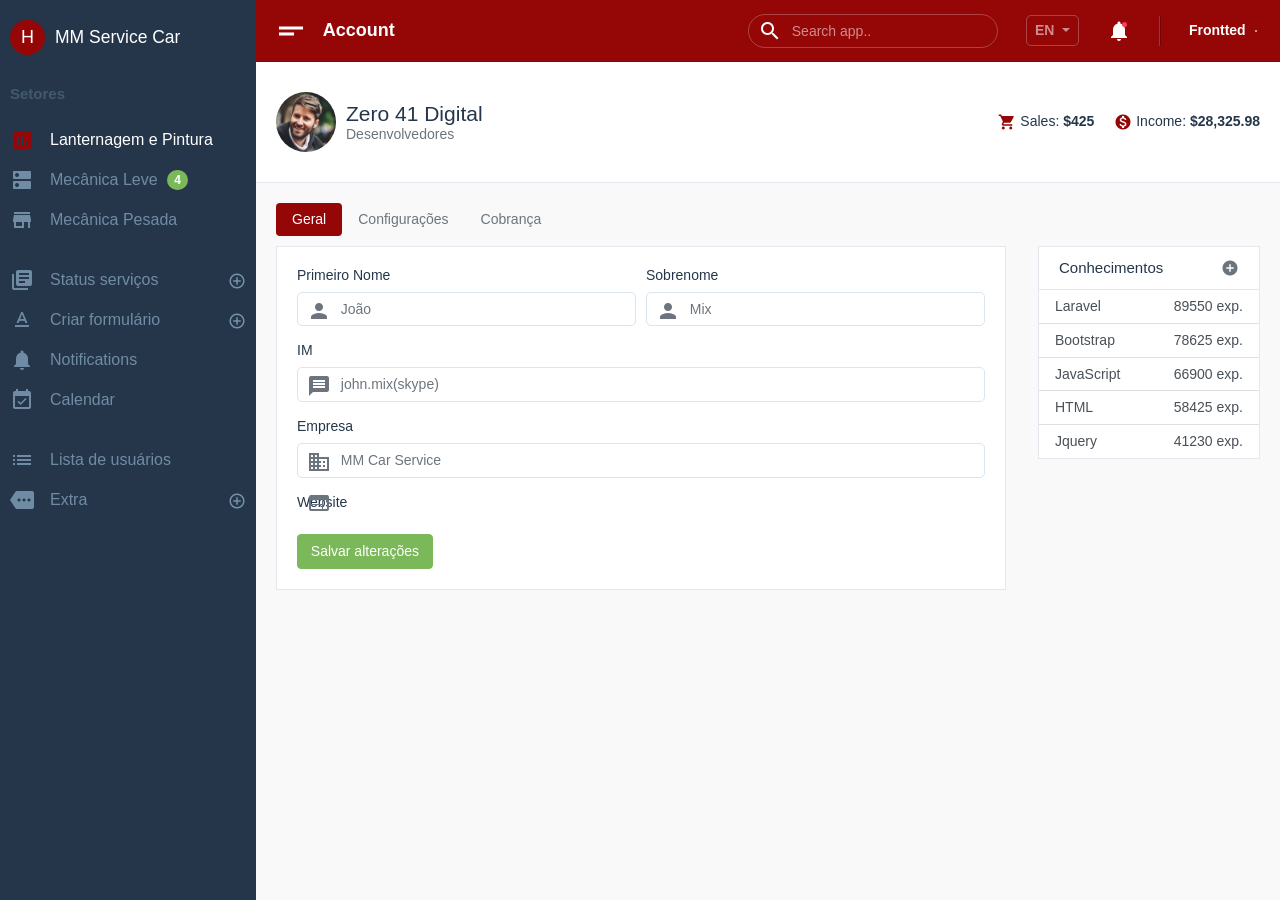
==== account.html @ eacf5fe3 "Update account.html" ====
<!DOCTYPE html>
<html lang="en" dir="ltr">

<head>
    <meta charset="utf-8">
    <meta http-equiv="X-UA-Compatible" content="IE=edge">
    <meta name="viewport" content="width=device-width, initial-scale=1, shrink-to-fit=no">
    <title>Hero</title>


    <!-- Prevent the demo from appearing in search engines -->
    <meta name="robots" content="noindex">

    <!-- App CSS -->
    <link type="text/css" href="assets/css/app.css" rel="stylesheet">
    <link type="text/css" href="assets/css/app.rtl.css" rel="stylesheet">

    <!-- Simplebar -->
    <link type="text/css" href="assets/vendor/simplebar.css" rel="stylesheet">
</head>

<body>
    <div class="mdk-drawer-layout js-mdk-drawer-layout" data-fullbleed data-push data-responsive-width="992px" data-has-scrolling-region>

        <div class="mdk-drawer-layout__content">
            <!-- header-layout -->
            <div class="mdk-header-layout js-mdk-header-layout  mdk-header--fixed  mdk-header-layout__content--scrollable">
                <!-- header -->
                <div class="mdk-header js-mdk-header bg-primary" data-fixed>
                    <div class="mdk-header__content">

                        <nav class="navbar navbar-expand-md navbar-dark bg-primary d-flex-none">
                            <button class="btn btn-link text-white pl-0" type="button" data-toggle="sidebar">
    <i class="material-icons align-middle md-36">short_text</i>
  </button>
                            <div class="page-title m-0">Account</div>

                            <div class="collapse navbar-collapse" id="mainNavbar">
                                <ul class="navbar-nav ml-auto align-items-center">
                                    <li class="nav-item nav-link">
                                        <div class="form-group m-0">
                                            <div class="input-group input-group--inline">
                                                <div class="input-group-addon">
                                                    <i class="material-icons">search</i>
                                                </div>
                                                <input type="text" class="form-control" name="search" placeholder="Search app..">
                                            </div>
                                        </div>
                                    </li>
                                    <li class="nav-item dropdown nav-language d-flex align-items-center">
                                        <a href="#" class="nav-link dropdown-toggle" data-toggle="dropdown" aria-expanded="false">
          EN
        </a>
                                        <div class="dropdown-menu dropdown-menu-right ">
                                            <ul class="list-unstyled">
                                                <li>
                                                    <a href="account.html" class="dropdown-item active">
                <img src="http://flags.fmcdn.net/data/flags/w1160/us.png" style="width: 25px; vertical-align: middle" alt="English"> English
              </a>
                                                </li>
                                                <li>
                                                    <a href="account.html" class="dropdown-item">
                <img src="http://flags.fmcdn.net/data/flags/w1160/fr.png" style="width: 25px; vertical-align: middle" alt="French"> French
              </a>
                                                </li>
                                                <li>
                                                    <a href="account.html" class="dropdown-item">
                <img src="http://flags.fmcdn.net/data/flags/w1160/de.png" style="width: 25px; vertical-align: middle" alt="English"> German
              </a>
                                                </li>
                                            </ul>
                                        </div>
                                    </li>
                                    <li class="nav-item dropdown notifications d-flex align-self-center align-items-center" id="navbarNotifications">
                                        <a href="#" class="nav-link dropdown-toggle notifications--active" data-toggle="dropdown" aria-expanded="false">
          <i class="material-icons align-middle">notifications</i>
        </a>
                                        <div class="dropdown-menu dropdown-menu-right" aria-labelledby="notificationsDropdown" id="notificationsDropdown">
                                            <ul class="nav nav-tabs-notifications" id="notifications-ul" role="tablist">
                                                <li class="nav-item">
                                                    <a class="nav-link active" id="notifications-tab" data-toggle="tab" href="#notifications" role="tab" aria-controls="notifications" aria-selected="true">Notifications</a>
                                                </li>
                                                <li class="nav-item">
                                                    <a class="nav-link" id="alerts-tab" data-toggle="tab" href="#alerts" role="tab" aria-controls="alerts" aria-selected="false">Alerts</a>
                                                </li>
                                                <li class="nav-item">
                                                    <a class="nav-link" id="messages-tab" data-toggle="tab" href="#messages" role="tab" aria-controls="messages" aria-selected="false">Messages</a>
                                                </li>
                                            </ul>
                                            <div class="tab-content" id="notifications-tabs">
                                                <div class="tab-pane fade show active" id="notifications" role="tabpanel" aria-labelledby="notifications-tab">
                                                    <ul class="list-group list-group-flush">
                                                        <li class="list-group-item">
                                                            <div class="w-100">
                                                                <a href="#">john</a> received a new quote</div>
                                                            <div class="w-100 text-muted">4 secs ago</div>
                                                        </li>
                                                        <li class="list-group-item">
                                                            <div class="w-100">
                                                                <a href="#">karen</a> received a new quote</div>
                                                            <div class="w-100 text-muted">25 mins ago</div>
                                                        </li>
                                                        <li class="list-group-item">
                                                            <div class="w-100">
                                                                <a href="#">jim</a> received a new quote</div>
                                                            <div class="w-100 text-muted">7 hrs ago</div>
                                                        </li>
                                                        <li class="list-group-item text-right">
                                                            <a href="#">
                    <span class="align-middle">View All</span>
                    <i class="material-icons md-18 align-middle">arrow_forward</i>
                  </a>
                                                        </li>
                                                    </ul>
                                                </div>
                                                <div class="tab-pane fade" id="alerts" role="tabpanel" aria-labelledby="alerts-tab">
                                                    <ul class="list-group list-group-flush">
                                                        <li class="list-group-item">
                                                            <div class="media align-items-center">
                                                                <i class="material-icons align-middle mr-2 text-warning">
                      info_outline
                    </i>
                                                                <div class="media-body">
                                                                    <div class="w-100">
                                                                        <a href="profile.html">john</a> received a new
                                                                        <a href="#">quote</a>
                                                                    </div>
                                                                    <div class="w-100 text-muted">4 secs ago</div>
                                                                </div>
                                                            </div>
                                                        </li>
                                                        <li class="list-group-item">
                                                            <div class="media align-items-center">
                                                                <i class="material-icons align-middle mr-2 text-success">
                      check_circle
                    </i>
                                                                <div class="media-body">
                                                                    <div class="w-100">
                                                                        <a href="profile.html">karen</a> completed a
                                                                        <a href="#">task</a>
                                                                    </div>
                                                                    <div class="w-100 text-muted">25 mins ago</div>
                                                                </div>
                                                            </div>
                                                        </li>
                                                        <li class="list-group-item">
                                                            <div class="media align-items-center">
                                                                <i class="material-icons align-middle mr-2 text-danger">
                      warning
                    </i>
                                                                <div class="media-body">
                                                                    <div class="w-100">
                                                                        <a href="profile.html">jim</a> removed a
                                                                        <a href="#">task</a>
                                                                    </div>
                                                                    <div class="w-100 text-muted">7 hrs ago</div>
                                                                </div>
                                                            </div>
                                                        </li>
                                                        <li class="list-group-item text-right">
                                                            <a href="#">
                    <span class="align-middle">View All</span>
                    <i class="material-icons md-18 align-middle">arrow_forward</i>
                  </a>
                                                        </li>
                                                    </ul>
                                                </div>
                                                <div class="tab-pane fade" id="messages" role="tabpanel" aria-labelledby="messages-tab">
                                                    <ul class="list-group list-group-flush">
                                                        <li class="list-group-item">
                                                            <div class="media align-items-center">
                                                                <a href="profile.html">
                      <img src="assets/images/avatars/person-1.jpg" class="img-fluid rounded-circle mr-2" width="35" alt="">
                    </a>
                                                                <div class="media-body">
                                                                    <div class="w-100">I started that project we talked...</div>
                                                                    <div class="w-100 text-muted">4 secs ago</div>
                                                                </div>
                                                            </div>
                                                        </li>
                                                        <li class="list-group-item">
                                                            <div class="media align-items-center">
                                                                <a href="profile.html">
                      <img src="assets/images/avatars/person-11.jpg" class="img-fluid rounded-circle mr-2" width="35" alt="">
                    </a>
                                                                <div class="media-body">
                                                                    <div class="w-100">Can we arrange a meeting?...</div>
                                                                    <div class="w-100 text-muted">25 mins ago</div>
                                                                </div>
                                                            </div>
                                                        </li>
                                                        <li class="list-group-item">
                                                            <div class="media align-items-center">
                                                                <a href="profile.html">
                      <img src="assets/images/avatars/person-12.jpg" class="img-fluid rounded-circle mr-2" width="35" alt="">
                    </a>
                                                                <div class="media-body">
                                                                    <div class="w-100">We need to fix some bugs...</div>
                                                                    <div class="w-100 text-muted">7 hrs ago</div>
                                                                </div>
                                                            </div>
                                                        </li>
                                                        <li class="list-group-item text-right">
                                                            <a href="#">
                    <span class="align-middle">View All</span>
                    <i class="material-icons md-18 align-middle">arrow_forward</i>
                  </a>
                                                        </li>
                                                    </ul>
                                                </div>
                                            </div>
                                        </div>
                                    </li>
                                    <li class="nav-item nav-divider">
                                        <li class="nav-item">
                                            <a href="#" class="nav-link dropdown-toggle dropdown-clear-caret" data-toggle="sidebar" data-target="#user-drawer">
          Frontted
          <img src="https://pbs.twimg.com/profile_images/928893978266697728/3enwe0fO_400x400.jpg" class="img-fluid rounded-circle ml-1" width="35"
            alt="">
        </a>
                                        </li>
                                </ul>
                            </div>
                        </nav>
                    </div>
                </div>

                <!-- content -->
                <div class="mdk-header-layout__content top-navbar mdk-header-layout__content--scrollable h-100">
                    <!-- main content -->
                    <div class="py-4 mb-3 bg-white border-bottom">
                        <div class="container-fluid container-account">
                            <div class="row">
                                <div class="col-lg-6">
                                    <div class="media media-user-info align-items-center">
                                        <img src="assets/images/avatars/person-3.jpg" class="img-fluid rounded-circle mr-2" width="60" alt="">
                                        <div class="media-body lh-1">
                                            <p class="h4 m-0">Zero 41 Digital</p>
                                            <p class="text-muted mb-0">Desenvolvedores</p>
                                        </div>
                                    </div>
                                </div>
                                <div class="col-lg-6 d-md-flex align-items-center justify-content-end">
                                    <p class="mb-0 mr-3">
                                        <i class="material-icons md-18 align-middle text-primary">shopping_cart</i> Sales: <strong>$425</strong>
                                    </p>
                                    <p class="mb-0">
                                        <i class="material-icons md-18 align-middle text-primary">monetization_on</i> Income: <strong>$28,325.98</strong>
                                    </p>
                                </div>
                            </div>
                        </div>
                    </div>
                    <div class="container-fluid">
                        <ul class="nav nav-pills mb-2" id="accountTabs" role="tablist">
                            <li class="nav-item">
                                <a class="nav-link active" id="overview-tab" data-toggle="tab" href="#overview" role="tab" aria-controls="overview">Geral</a>
                            </li>
                            <li class="nav-item">
                                <a class="nav-link" id="settings-tab" data-toggle="tab" href="#settings" role="tab" aria-controls="settings">Configurações</a>
                            </li>
                            <li class="nav-item">
                                <a class="nav-link" id="billing-tab" data-toggle="tab" href="#billing" role="tab" aria-controls="billing">Cobrança</a>
                            </li>
                        </ul>
                        <div class="tab-content" id="accountTabsContent">
                            <div class="tab-pane fade show active" id="overview" role="tabpanel" aria-labelledby="overview-tab">
                                <div class="row">
                                    <div class="col-lg-9">
                                        <div class="card card-account">
                                            <div class="card-body">
                                                <form>
                                                    <div class="form-row">
                                                        <div class="form-group col-lg-6">
                                                            <label>Primeiro Nome</label>
                                                            <div class="input-group input-group--inline">
                                                                <div class="input-group-addon">
                                                                    <i class="material-icons">person</i>
                                                                </div>
                                                                <input type="text" class="form-control" name="firstname" placeholder="João">
                                                            </div>
                                                        </div>
                                                        <div class="form-group col-lg-6">
                                                            <label>Sobrenome</label>
                                                            <div class="input-group input-group--inline">
                                                                <div class="input-group-addon">
                                                                    <i class="material-icons">person</i>
                                                                </div>
                                                                <input type="text" class="form-control" name="lastname" placeholder="Mix">
                                                            </div>
                                                        </div>
                                                    </div>
                                                    <div class="form-group">
                                                        <label for="instant-messaging">IM</label>
                                                        <div class="input-group input-group--inline">
                                                            <div class="input-group-addon">
                                                                <i class="material-icons">message</i>
                                                            </div>
                                                            <input type="text" class="form-control" name="instant-messaging" placeholder="john.mix(skype)">
                                                        </div>
                                                    </div>
                                                    <div class="form-group">
                                                        <label>Empresa</label>
                                                        <div class="input-group input-group--inline">
                                                            <div class="input-group-addon">
                                                                <i class="material-icons">business</i>
                                                            </div>
                                                            <input type="text" class="form-control" name="company" placeholder="MM Car Service">
                                                        </div>
                                                    </div>
                                                    <div class="form-group">
                                                        <label>Website</label>
                                                        <div class="input-group input-group--inline">
                                                            <div class="input-group-addon">
                                                                <i class="material-icons">web</i>
                                                         </div>
                                                        </div>
                                                    </div>
                                                    <button class="btn btn-success">Salvar alterações</button>
                                                </form>
                                            </div>
                                        </div>
                                    </div>
                                    <div class="col-lg-3">
                                        <div class="card">
                                            <div class="card-header d-flex align-items-center justify-content-between">
                                                <h4 class="card-title">Conhecimentos</h4>
                                                <a href="#" data-toggle="tooltip" data-placement="bottom" title="Add more skills" class="text-muted">
                <i class="material-icons md-18 align-middle">add_circle</i>
              </a>
                                            </div>
                                            <ul class="list-group list-group-flush">


                                                <li class="list-group-item list-group-item-action d-flex justify-content-between">
                                                    <span>Laravel</span>
                                                    <span>89550 exp.</span>
                                                </li>



                                                <li class="list-group-item list-group-item-action d-flex justify-content-between">
                                                    <span>Bootstrap</span>
                                                    <span>78625 exp.</span>
                                                </li>



                                                <li class="list-group-item list-group-item-action d-flex justify-content-between">
                                                    <span>JavaScript</span>
                                                    <span>66900 exp.</span>
                                                </li>



                                                <li class="list-group-item list-group-item-action d-flex justify-content-between">
                                                    <span>HTML</span>
                                                    <span>58425 exp.</span>
                                                </li>



                                                <li class="list-group-item list-group-item-action d-flex justify-content-between">
                                                    <span>Jquery</span>
                                                    <span>41230 exp.</span>
                                                </li>








                                            </ul>
                                        </div>
                                    </div>
                                </div>
                            </div>
                            <div class="tab-pane fade" id="settings" role="tabpanel" aria-labelledby="settings-tab">
                                <div class="row">
                                    <div class="col-lg-9">
                                        <div class="card">
                                            <div class="card-body">
                                                <div class="form-group">
                                                    <label>Email:</label>
                                                    <input type="email" class="form-control" value="john.mix@email.com" disabled="disabled">
                                                </div>
                                                <div class="form-group">
                                                    <label>Senha Atual</label><br>
                                                    <input autocomplete="off" class="form-control" type="password" name="user[password]">
                                                </div>
                                                <div class="form-group">
                                                    <label>Nova Senha</label><br>
                                                    <input autocomplete="off" class="form-control" type="password" name="user[password]">
                                                </div>
                                                <div class="form-group">
                                                    <label for="user_password_confirmation">Confirme sua nova senha</label><br>
                                                    <input class="form-control" type="password" name="user[password_confirmation]" id="user_password_confirmation">
                                                </div>
                                                <button type="submit" class="btn btn-success">Change Password</button>
                                            </div>
                                        </div>
                                    </div>
                                    <div class="col-lg-3">
                                        <div class="card">
                                            <div class="card-header">
                                                <h4 class="card-title">Connect Accounts</h4>
                                            </div>
                                            <div class="card-body text-center">
                                                <svg viewBox="0 0 16 16" width="20%" style="fill: #3b5998;" xmlns="http://www.w3.org/2000/svg" clip-rule="evenodd" stroke-linejoin="round" stroke-miterlimit="1.414"><path d="M15.117 0H.883C.395 0 0 .395 0 .883v14.234c0 .488.395.883.883.883h7.663V9.804H6.46V7.39h2.086V5.607c0-2.066 1.262-3.19 3.106-3.19.883 0 1.642.064 1.863.094v2.16h-1.28c-1 0-1.195.48-1.195 1.18v1.54h2.39l-.31 2.42h-2.08V16h4.077c.488 0 .883-.395.883-.883V.883C16 .395 15.605 0 15.117 0" /></svg>
                                                <div>
                                                    <button class="btn btn-white btn-sm">
                  Connect Facebook
                </button>
                                                </div>
                                                <hr>
                                                <svg viewBox="0 0 16 16" xmlns="http://www.w3.org/2000/svg" width="20%" style="fill: #00aced;" clip-rule="evenodd" stroke-linejoin="round" stroke-miterlimit="1.414"><path d="M16 3.038c-.59.26-1.22.437-1.885.517.677-.407 1.198-1.05 1.443-1.816-.634.37-1.337.64-2.085.79-.598-.64-1.45-1.04-2.396-1.04-1.812 0-3.282 1.47-3.282 3.28 0 .26.03.51.085.75-2.728-.13-5.147-1.44-6.766-3.42C.83 2.58.67 3.14.67 3.75c0 1.14.58 2.143 1.46 2.732-.538-.017-1.045-.165-1.487-.41v.04c0 1.59 1.13 2.918 2.633 3.22-.276.074-.566.114-.865.114-.21 0-.41-.02-.61-.058.42 1.304 1.63 2.253 3.07 2.28-1.12.88-2.54 1.404-4.07 1.404-.26 0-.52-.015-.78-.045 1.46.93 3.18 1.474 5.04 1.474 6.04 0 9.34-5 9.34-9.33 0-.14 0-.28-.01-.42.64-.46 1.2-1.04 1.64-1.7z"/></svg>
                                                <div>
                                                    <button class="btn btn-white btn-sm">
                  Connect Twitter
                </button>
                                                </div>
                                            </div>
                                        </div>
                                    </div>
                                </div>
                            </div>
                            <div class="tab-pane fade" id="billing" role="tabpanel" aria-labelledby="billing-tab">
                                <div class="row">
                                    <div class="col-lg-8">
                                        <div class="card card-account">
                                            <div class="card-body">
                                                <form>
                                                    <div class="form-row">
                                                        <div class="form-group col-lg-6">
                                                            <label>First Name</label>
                                                            <div class="input-group input-group--inline">
                                                                <div class="input-group-addon">
                                                                    <i class="material-icons">person</i>
                                                                </div>
                                                                <input type="text" class="form-control" name="firstname" placeholder="John">
                                                            </div>
                                                        </div>
                                                        <div class="form-group col-lg-6">
                                                            <label>Last Name</label>
                                                            <div class="input-group input-group--inline">
                                                                <div class="input-group-addon">
                                                                    <i class="material-icons">person</i>
                                                                </div>
                                                                <input type="text" class="form-control" name="lastname" placeholder="Mix">
                                                            </div>
                                                        </div>
                                                    </div>
                                                    <div class="form-row">
                                                        <div class="form-group col-lg-6">
                                                            <label>Address</label>
                                                            <div class="input-group input-group--inline">
                                                                <div class="input-group-addon">
                                                                    <i class="material-icons">streetview</i>
                                                                </div>
                                                                <input type="text" class="form-control" name="address" placeholder="Street Avenue, Nr. 24">
                                                            </div>
                                                        </div>
                                                        <div class="form-group col-lg-6">
                                                            <label>Apt. / Suite</label>
                                                            <div class="input-group input-group--inline">
                                                                <div class="input-group-addon">
                                                                    <i class="material-icons">home</i>
                                                                </div>
                                                                <input type="text" class="form-control" name="suite" placeholder="G9, Apt. 28">
                                                            </div>
                                                        </div>
                                                    </div>
                                                    <div class="form-group">
                                                        <label>Phone Number</label>
                                                        <div class="input-group input-group--inline">
                                                            <div class="input-group-addon">
                                                                <i class="material-icons">phone</i>
                                                            </div>
                                                            <input type="text" class="form-control" name="phone" placeholder="1-541-754-3010">
                                                        </div>
                                                    </div>
                                                    <div class="form-group">
                                                        <label>Company</label>
                                                        <div class="input-group input-group--inline">
                                                            <div class="input-group-addon">
                                                                <i class="material-icons">business</i>
                                                            </div>
                                                            <input type="text" class="form-control" name="company" placeholder="LTD">
                                                        </div>
                                                    </div>
                                                    <div class="form-group">
                                                        <label>Website</label>
                                                        <div class="input-group input-group--inline">
                                                            <div class="input-group-addon">
                                                                <i class="material-icons">web</i>
                                                            </div>
                                                            <input type="text" class="form-control" name="website" placeholder="https://www.hero.com">
                                                        </div>
                                                    </div>
                                                    <button class="btn btn-success">Save changes</button>
                                                </form>
                                            </div>
                                        </div>
                                    </div>
                                    <div class="col-lg-4">
                                        <div class="card">
                                            <div class="card-header">
                                                <h4 class="card-title">
                                                    Payment Methods
                                                </h4>
                                            </div>
                                            <div class="list-group list-group-flush">
                                                <a href="#paymentMethod" class="list-group-item list-group-item-action" data-toggle="modal">
                                                    <div class="media align-items-center">
                                                        <div class="media-body">
                                                            <h6>Credit card</h6>
                                                            <p class="text-muted mb-0">
                                                                XXXX-XXXX-XXXX-4120
                                                            </p>
                                                        </div>
                                                        <svg width="40px" height="40px" viewBox="0 0 750 471" version="1.1" xmlns="http://www.w3.org/2000/svg" xmlns:xlink="http://www.w3.org/1999/xlink">
                    <g id="Page-3" stroke="none" stroke-width="1" fill="none" fill-rule="evenodd">
                      <g id="mastercard" >
                        <rect id="Rectangle-1" fill="#000000"  x="0" y="0" width="750" height="471" rx="40"></rect>
                        <path d="M434.008334,235.5 C434.008334,334.641668 353.6375,415.004169 254.499999,415.004169 C155.362498,415.004169 74.9999973,334.641668 74.9999973,235.5 C74.9999973,136.366666 155.362498,55.9958324 254.499999,55.9958324 C353.6375,55.9958324 434.008334,136.366666 434.008334,235.5" id="Fill-1" fill="#D9222A" ></path>
                        <path d="M495.491667,55.9958324 C449.1125,55.9958324 406.85,73.5916658 374.991666,102.462499 C368.504166,108.345833 362.445833,114.7 356.866666,121.458333 L393.133333,121.458333 C398.091667,127.4875 402.658333,133.829166 406.816667,140.470833 L343.183333,140.470833 C339.370833,146.575 335.908333,152.916666 332.841666,159.479167 L417.154167,159.479167 C420.033333,165.6375 422.575,171.975 424.754167,178.483333 L325.241666,178.483333 C323.166666,184.675 321.420833,191.0125 320.024999,197.491667 L429.966667,197.491667 C432.604167,209.741667 434.008334,222.458334 434.008334,235.5 C434.008334,255.433334 430.754167,274.612501 424.754167,292.520834 L325.241666,292.520834 C327.416666,299.033334 329.958333,305.375001 332.837499,311.529168 L417.154167,311.529168 C414.079167,318.091668 410.625,324.433335 406.808333,330.541668 L343.183333,330.541668 C347.3375,337.170835 351.9125,343.520835 356.866666,349.537501 L393.125,349.537501 C387.554167,356.308335 381.491666,362.670835 374.995833,368.550002 C406.854167,397.416668 449.1125,415.004169 495.491667,415.004169 C594.629168,415.004169 675.000002,334.641668 675.000002,235.5 C675.000002,136.370833 594.629168,55.9958324 495.491667,55.9958324" id="Fill-2" fill="#EE9F2D" ></path>
                        <path d="M651.075002,335.558335 C651.075002,332.358335 653.666669,329.758335 656.870835,329.758335 C660.075002,329.758335 662.666669,332.358335 662.666669,335.558335 C662.666669,338.758335 660.075002,341.358335 656.870835,341.358335 C653.666669,341.358335 651.075002,338.758335 651.075002,335.558335 L651.075002,335.558335 L651.075002,335.558335 Z M656.870835,339.966668 C659.304169,339.966668 661.279169,337.991668 661.279169,335.558335 C661.279169,333.120835 659.304169,331.154168 656.870835,331.154168 C654.433335,331.154168 652.466669,333.120835 652.466669,335.558335 C652.466669,337.991668 654.433335,339.966668 656.870835,339.966668 L656.870835,339.966668 L656.870835,339.966668 Z M656.087502,338.108335 L654.900002,338.108335 L654.900002,333.012501 L657.050002,333.012501 C657.500002,333.012501 657.958335,333.012501 658.354169,333.266668 C658.766669,333.545835 659.000002,334.037501 659.000002,334.545835 C659.000002,335.116668 658.662502,335.650001 658.116669,335.858335 L659.054169,338.108335 L657.737502,338.108335 L656.958335,336.091668 L656.087502,336.091668 L656.087502,338.108335 L656.087502,338.108335 Z M656.087502,335.216668 L656.745835,335.216668 C656.991669,335.216668 657.250002,335.237501 657.470835,335.116668 C657.666669,334.991668 657.766669,334.758335 657.766669,334.533335 C657.766669,334.337501 657.645835,334.112501 657.479169,334.016668 C657.270835,333.887501 656.941669,333.916668 656.720835,333.916668 L656.087502,333.916668 L656.087502,335.216668 L656.087502,335.216668 Z" id="Fill-3" fill="#000000" ></path>
                        <path d="M212.587498,255.154167 C210.541665,254.916667 209.641665,254.854167 208.237498,254.854167 C197.191665,254.854167 191.599998,258.641667 191.599998,266.120834 C191.599998,270.733334 194.329165,273.666667 198.587498,273.666667 C206.524998,273.666667 212.245832,266.108334 212.587498,255.154167 L212.587498,255.154167 L212.587498,255.154167 Z M226.758332,288.150001 L210.612498,288.150001 L210.983332,280.475001 C206.058332,286.541668 199.487498,289.425001 190.558332,289.425001 C179.995832,289.425001 172.754165,281.175001 172.754165,269.195834 C172.754165,251.170834 185.349998,240.654167 206.970832,240.654167 C209.179165,240.654167 212.012498,240.854167 214.912498,241.225001 C215.516665,238.783334 215.674998,237.7375 215.674998,236.425 C215.674998,231.516667 212.279165,229.6875 203.174998,229.6875 C193.641665,229.579167 185.779165,231.958334 182.549998,233.020834 C182.754165,231.791667 185.249998,216.3625 185.249998,216.3625 C194.962498,213.516667 201.366665,212.445834 208.574998,212.445834 C225.308332,212.445834 234.170832,219.958334 234.154165,234.158334 C234.187499,237.9625 233.558332,242.658334 232.574999,248.829167 C230.883332,259.558334 227.254165,282.545834 226.758332,288.150001 L226.758332,288.150001 L226.758332,288.150001 Z" id="Fill-4" fill="#000000" ></path>
                        <path d="M164.599998,288.150001 L145.112498,288.150001 L156.274998,218.154167 L131.349998,288.150001 L118.070831,288.150001 L116.429164,218.554167 L104.695831,288.150001 L86.4541641,288.150001 L101.691664,197.095833 L129.712498,197.095833 L131.412498,248.062501 L148.504165,197.095833 L179.670832,197.095833 L164.599998,288.150001" id="Fill-5" fill="#000000" ></path>
                        <path d="M519.575001,255.154167 C517.537501,254.916667 516.633334,254.854167 515.233334,254.854167 C504.191667,254.854167 498.600001,258.641667 498.600001,266.120834 C498.600001,270.733334 501.325001,273.666667 505.583334,273.666667 C513.520834,273.666667 519.245834,266.108334 519.575001,255.154167 L519.575001,255.154167 L519.575001,255.154167 Z M533.758334,288.150001 L517.612501,288.150001 L517.979168,280.475001 C513.054168,286.541668 506.479167,289.425001 497.558334,289.425001 C486.991667,289.425001 479.758334,281.175001 479.758334,269.195834 C479.758334,251.170834 492.345834,240.654167 513.970834,240.654167 C516.179168,240.654167 519.008334,240.854167 521.904168,241.225001 C522.508334,238.783334 522.666668,237.7375 522.666668,236.425 C522.666668,231.516667 519.275001,229.6875 510.170834,229.6875 C500.637501,229.579167 492.783334,231.958334 489.541667,233.020834 C489.745834,231.791667 492.250001,216.3625 492.250001,216.3625 C501.962501,213.516667 508.362501,212.445834 515.562501,212.445834 C532.304168,212.445834 541.166668,219.958334 541.150001,234.158334 C541.183334,237.9625 540.554168,242.658334 539.570834,248.829167 C537.887501,259.558334 534.250001,282.545834 533.758334,288.150001 L533.758334,288.150001 L533.758334,288.150001 Z" id="Fill-6" fill="#000000" ></path>
                        <path d="M313.366666,287.025001 C308.033333,288.704168 303.874999,289.425001 299.366666,289.425001 C289.404166,289.425001 283.966666,283.700001 283.966666,273.158334 C283.824999,269.887501 285.399999,261.279167 286.637499,253.420834 C287.762499,246.504167 295.087499,202.891667 295.087499,202.891667 L314.458333,202.891667 L312.195833,214.1 L323.895833,214.1 L321.254166,231.895834 L309.512499,231.895834 C307.262499,245.979167 304.058333,263.520834 304.020833,265.845834 C304.020833,269.662501 306.058333,271.329167 310.691666,271.329167 C312.912499,271.329167 314.633333,271.104167 315.945833,270.629167 L313.366666,287.025001" id="Fill-7" fill="#000000" ></path>
                        <path d="M372.758333,286.425001 C366.104166,288.458334 359.683333,289.441668 352.879166,289.425001 C331.195833,289.404168 319.891666,278.079167 319.891666,256.391667 C319.891666,231.079167 334.270833,212.445834 353.791666,212.445834 C369.7625,212.445834 379.9625,222.879167 379.9625,239.241667 C379.9625,244.670834 379.2625,249.970834 377.575,257.454167 L338.999999,257.454167 C337.695833,268.195834 344.570833,272.670834 355.8375,272.670834 C362.770833,272.670834 369.025,271.241667 375.979166,268.008334 L372.758333,286.425001 L372.758333,286.425001 Z M361.870833,242.525001 C361.979166,240.983334 363.925,229.308334 352.858333,229.308334 C346.6875,229.308334 342.274999,234.0125 340.479166,242.525001 L361.870833,242.525001 L361.870833,242.525001 Z" id="Fill-8" fill="#000000" ></path>
                        <path d="M238.445832,237.508334 C238.445832,246.875001 242.987499,253.333334 253.287499,258.183334 C261.179166,261.891667 262.399999,262.991667 262.399999,266.354167 C262.399999,270.970834 258.920832,273.054167 251.208332,273.054167 C245.395832,273.054167 239.987499,272.145834 233.749999,270.133334 C233.749999,270.133334 231.187499,286.454168 231.070832,287.233334 C235.499999,288.200001 239.449999,289.095834 251.349999,289.425001 C271.912499,289.425001 281.408332,281.595834 281.408332,264.675001 C281.408332,254.500001 277.433332,248.529167 267.670832,244.041667 C259.499999,240.291667 258.562499,239.454167 258.562499,235.995834 C258.562499,231.991667 261.799999,229.95 268.099999,229.95 C271.924999,229.95 277.149999,230.358334 282.099999,231.0625 L284.874999,213.8875 C279.829166,213.0875 272.179166,212.445834 267.724999,212.445834 C245.924999,212.445834 238.379165,223.833334 238.445832,237.508334" id="Fill-9" fill="#000000" ></path>
                        <path d="M467.533334,214.391667 C472.945834,214.391667 477.991667,215.8125 484.945834,219.3125 L488.133334,199.55 C485.279167,198.429167 475.229167,191.85 466.716667,191.85 C453.675,191.85 442.65,198.320834 434.895834,209 C423.5875,205.254167 418.9375,212.825 413.2375,220.366667 L408.175,221.545834 C408.558333,219.0625 408.904167,216.595834 408.7875,214.1 L390.891667,214.1 C388.445833,237.016667 384.1125,260.229167 380.720833,283.175001 L379.8375,288.150001 L399.333333,288.150001 C402.5875,267.008334 404.370833,253.470834 405.454167,244.308334 L412.795833,240.225001 C413.891667,236.145834 417.325,234.766667 424.2125,234.933334 C423.3125,239.766667 422.829167,244.850001 422.829167,250.116667 C422.829167,274.341667 435.9,289.425001 456.879167,289.425001 C462.283334,289.425001 466.920834,288.712501 474.100001,286.766668 L477.529167,266.008334 C471.070834,269.187501 465.770834,270.683334 460.970834,270.683334 C449.641667,270.683334 442.7875,262.320834 442.7875,248.500001 C442.7875,228.45 452.983334,214.391667 467.533334,214.391667" id="Fill-10" fill="#000000" ></path>
                        <path d="M170.208331,282.741668 L150.716665,282.741668 L161.887498,212.754167 L136.962498,282.741668 L123.679164,282.741668 L122.037498,213.154167 L110.304164,282.741668 L92.0624975,282.741668 L107.299998,191.7 L135.320831,191.7 L136.108331,248.062501 L155.012498,191.7 L185.279165,191.7 L170.208331,282.741668" id="Fill-12" fill="#FFFFFF" ></path>
                        <path d="M632.520835,197.095833 L628.200002,223.404167 C622.870835,216.391667 617.145835,211.316667 609.587502,211.316667 C599.754168,211.316667 590.804168,218.770834 584.945835,229.741667 C576.787501,228.05 568.350001,225.179167 568.350001,225.179167 L568.345835,225.245834 C569.004168,219.1125 569.266668,215.370834 569.208335,214.1 L551.308334,214.1 C548.870834,237.016667 544.537501,260.229167 541.150001,283.175001 L540.258334,288.150001 L559.750001,288.150001 C562.383335,271.054167 564.400001,256.858334 565.883335,245.600001 C572.541668,239.583334 575.875001,234.333334 582.604168,234.683334 C579.625001,241.887501 577.879168,250.187501 577.879168,258.700001 C577.879168,277.212501 587.245835,289.425001 601.412502,289.425001 C608.554168,289.425001 614.033335,286.962501 619.379168,281.254168 L618.466668,288.137501 L636.900002,288.137501 L651.741669,197.095833 L632.520835,197.095833 L632.520835,197.095833 Z M608.150002,271.037501 C601.516668,271.037501 598.166668,266.129167 598.166668,256.441667 C598.166668,241.887501 604.437502,231.566667 613.279168,231.566667 C619.975002,231.566667 623.600002,236.670834 623.600002,246.075001 C623.600002,260.754167 617.229168,271.037501 608.150002,271.037501 L608.150002,271.037501 L608.150002,271.037501 Z" id="Fill-11" fill="#000000" ></path>
                        <path d="M218.191665,249.758334 C216.149998,249.520834 215.245832,249.458334 213.845832,249.458334 C202.799998,249.458334 197.212498,253.245834 197.212498,260.725001 C197.212498,265.329167 199.941665,268.270834 204.191665,268.270834 C212.137498,268.270834 217.858332,260.712501 218.191665,249.758334 L218.191665,249.758334 L218.191665,249.758334 Z M232.370832,282.741668 L216.224998,282.741668 L216.591665,275.079167 C211.670832,281.133334 205.091665,284.029168 196.170832,284.029168 C185.604165,284.029168 178.366665,275.779167 178.366665,263.800001 C178.366665,245.766667 190.958332,235.258334 212.583332,235.258334 C214.791665,235.258334 217.624998,235.458334 220.520832,235.829167 C221.124999,233.3875 221.283332,232.341667 221.283332,231.020834 C221.283332,226.1125 217.891665,224.291667 208.787498,224.291667 C199.249998,224.183334 191.391665,226.5625 188.158332,227.6125 C188.362498,226.3875 190.858332,210.975 190.858332,210.975 C200.566665,208.116667 206.979165,207.045834 214.179165,207.045834 C230.916665,207.045834 239.783332,214.5625 239.766665,228.75 C239.795832,232.570834 239.162499,237.2625 238.183332,243.425001 C236.495832,254.150001 232.862499,277.150001 232.370832,282.741668 L232.370832,282.741668 L232.370832,282.741668 Z" id="Fill-13" fill="#FFFFFF" ></path>
                        <path d="M493.745834,194.15 L490.554167,213.916667 C483.604167,210.420834 478.554167,208.995834 473.145834,208.995834 C458.595834,208.995834 448.395834,223.054167 448.395834,243.104167 C448.395834,256.925001 455.254167,265.283334 466.579167,265.283334 C471.379167,265.283334 476.675001,263.791667 483.133334,260.608334 L479.712501,281.358334 C472.529167,283.316668 467.895834,284.029168 462.4875,284.029168 C441.5125,284.029168 428.4375,268.945834 428.4375,244.720834 C428.4375,212.170834 446.495834,189.420833 472.325001,189.420833 C480.833334,189.420833 490.887501,193.029167 493.745834,194.15" id="Fill-14" fill="#FFFFFF" ></path>
                        <path d="M525.187501,249.758334 C523.145834,249.520834 522.245834,249.458334 520.841668,249.458334 C509.800001,249.458334 504.208334,253.245834 504.208334,260.725001 C504.208334,265.329167 506.937501,268.270834 511.191668,268.270834 C519.129168,268.270834 524.854168,260.712501 525.187501,249.758334 L525.187501,249.758334 L525.187501,249.758334 Z M539.366668,282.741668 L523.216668,282.741668 L523.587501,275.079167 C518.662501,281.133334 512.087501,284.029168 503.166667,284.029168 C492.604167,284.029168 485.362501,275.779167 485.362501,263.800001 C485.362501,245.766667 497.958334,235.258334 519.575001,235.258334 C521.787501,235.258334 524.616668,235.458334 527.516668,235.829167 C528.116668,233.3875 528.279168,232.341667 528.279168,231.020834 C528.279168,226.1125 524.887501,224.291667 515.783334,224.291667 C506.250001,224.183334 498.387501,226.5625 495.154167,227.6125 C495.358334,226.3875 497.858334,210.975 497.858334,210.975 C507.566667,208.116667 513.975001,207.045834 521.175001,207.045834 C537.916668,207.045834 546.779168,214.5625 546.758334,228.75 C546.791668,232.570834 546.162501,237.2625 545.179168,243.425001 C543.495834,254.150001 539.854168,277.150001 539.366668,282.741668 L539.366668,282.741668 L539.366668,282.741668 Z" id="Fill-15" fill="#FFFFFF" ></path>
                        <path d="M318.974999,281.620834 C313.637499,283.300001 309.479166,284.029168 304.974999,284.029168 C295.012499,284.029168 289.574999,278.304167 289.574999,267.762501 C289.437499,264.483334 291.012499,255.883334 292.249999,248.025001 C293.370832,241.100001 300.695832,197.491667 300.695832,197.491667 L320.062499,197.491667 L317.804166,208.704167 L327.745833,208.704167 L325.099999,226.491667 L315.124999,226.491667 C312.874999,240.583334 309.662499,258.112501 309.629166,260.441667 C309.629166,264.270834 311.670833,265.925001 316.299999,265.925001 C318.520833,265.925001 320.237499,265.708334 321.554166,265.233334 L318.974999,281.620834" id="Fill-16" fill="#FFFFFF" ></path>
                        <path d="M378.366666,281.029167 C371.716666,283.062501 365.2875,284.041668 358.4875,284.029168 C336.804166,284.008334 325.499999,272.683334 325.499999,250.995834 C325.499999,225.675 339.879166,207.045834 359.4,207.045834 C375.370833,207.045834 385.570833,217.475 385.570833,233.845834 C385.570833,239.279167 384.870833,244.579167 383.1875,252.058334 L344.6125,252.058334 C343.308333,262.800001 350.183333,267.279167 361.45,267.279167 C368.379166,267.279167 374.6375,265.845834 381.5875,262.604167 L378.366666,281.029167 L378.366666,281.029167 Z M367.475,237.116667 C367.591666,235.579167 369.533333,223.9 358.4625,223.9 C352.295833,223.9 347.883333,228.616667 346.0875,237.116667 L367.475,237.116667 L367.475,237.116667 Z" id="Fill-17" fill="#FFFFFF" ></path>
                        <path d="M244.054165,232.1125 C244.054165,241.479167 248.595832,247.929167 258.895832,252.787501 C266.787499,256.495834 268.008332,257.600001 268.008332,260.958334 C268.008332,265.575001 264.524999,267.658334 256.820832,267.658334 C251.004165,267.658334 245.595832,266.750001 239.354165,264.737501 C239.354165,264.737501 236.799999,281.058334 236.683332,281.837501 C241.104165,282.804168 245.058332,283.687501 256.958332,284.029168 C277.524999,284.029168 287.016666,276.200001 287.016666,259.283334 C287.016666,249.104167 283.045832,243.133334 273.279166,238.645834 C265.112499,234.8875 264.166666,234.0625 264.166666,230.6 C264.166666,226.6 267.412499,224.541667 273.708332,224.541667 C277.529166,224.541667 282.754166,224.9625 287.712499,225.666667 L290.483332,208.4875 C285.441666,207.6875 277.791666,207.045834 273.337499,207.045834 C251.533332,207.045834 243.991665,218.425 244.054165,232.1125" id="Fill-18" fill="#FFFFFF" ></path>
                        <path d="M642.508335,282.741668 L624.070835,282.741668 L624.987502,275.850001 C619.641668,281.566668 614.162502,284.029168 607.020835,284.029168 C592.854168,284.029168 583.491668,271.816667 583.491668,253.304167 C583.491668,228.675 598.012502,207.9125 615.200002,207.9125 C622.758335,207.9125 628.479168,211 633.804168,218.008334 L638.129169,191.7 L657.350002,191.7 L642.508335,282.741668 L642.508335,282.741668 Z M613.762502,265.633334 C622.837502,265.633334 629.212502,255.350001 629.212502,240.679167 C629.212502,231.275 625.583335,226.170834 618.887502,226.170834 C610.050002,226.170834 603.770835,236.4875 603.770835,251.045834 C603.770835,260.733334 607.129168,265.633334 613.762502,265.633334 L613.762502,265.633334 L613.762502,265.633334 Z" id="Fill-19" fill="#FFFFFF" ></path>
                        <path d="M556.920835,208.704167 C554.479168,231.620834 550.145834,254.833334 546.758334,277.766667 L545.866668,282.741668 L565.358335,282.741668 C572.329168,237.466667 574.016668,228.625 584.945835,229.733334 C586.687501,220.466667 589.929168,212.35 592.345835,208.254167 C584.183335,206.554167 579.625001,211.166667 573.658335,219.929167 C574.129168,216.141667 574.991668,212.4625 574.820835,208.704167 L556.920835,208.704167" id="Fill-20" fill="#FFFFFF" ></path>
                        <path d="M396.5,208.704167 C394.054167,231.620834 389.720833,254.833334 386.333333,277.766667 L385.445833,282.741668 L404.945833,282.741668 C411.908333,237.466667 413.591667,228.625 424.516667,229.733334 C426.266667,220.466667 429.508334,212.35 431.916667,208.254167 C423.7625,206.554167 419.2,211.166667 413.2375,219.929167 C413.708333,216.141667 414.5625,212.4625 414.4,208.704167 L396.5,208.704167" id="Fill-21" fill="#FFFFFF" ></path>
                        <path d="M651.066669,276.945834 C651.066669,273.733334 653.662502,271.145834 656.862502,271.145834 C660.066669,271.145834 662.658335,273.733334 662.658335,276.945834 C662.658335,280.141667 660.066669,282.741668 656.862502,282.741668 C653.662502,282.741668 651.066669,280.141667 651.066669,276.945834 L651.066669,276.945834 L651.066669,276.945834 Z M656.862502,281.350001 C659.300002,281.350001 661.266669,279.375001 661.266669,276.945834 C661.266669,274.512501 659.300002,272.537501 656.862502,272.537501 C654.429169,272.537501 652.454169,274.512501 652.454169,276.945834 C652.454169,279.375001 654.429169,281.350001 656.862502,281.350001 L656.862502,281.350001 L656.862502,281.350001 Z M656.079169,279.479167 L654.891669,279.479167 L654.891669,274.395834 L657.045835,274.395834 C657.491669,274.395834 657.954169,274.404167 658.341669,274.650001 C658.758335,274.933334 658.995835,275.416667 658.995835,275.925001 C658.995835,276.500001 658.658335,277.037501 658.108335,277.241667 L659.050002,279.479167 L657.729169,279.479167 L656.950002,277.470834 L656.079169,277.470834 L656.079169,279.479167 L656.079169,279.479167 Z M656.079169,276.600001 L656.733335,276.600001 C656.979169,276.600001 657.245835,276.616667 657.462502,276.500001 C657.658335,276.375001 657.758335,276.137501 657.758335,275.912501 C657.758335,275.725001 657.641669,275.500001 657.470835,275.387501 C657.266669,275.270834 656.929169,275.304167 656.708335,275.304167 L656.079169,275.304167 L656.079169,276.600001 L656.079169,276.600001 Z" id="Fill-22" fill="#FFFFFF" ></path>
                      </g>
                    </g>
                  </svg>
                                                    </div>
                                                </a>
                                                <a href="#paymentMethod" class="list-group-item list-group-item-action" data-toggle="modal">
                                                    <div class="media align-items-center">
                                                        <div class="media-body">
                                                            <h6>Credit card</h6>
                                                            <p class="text-muted mb-0">
                                                                XXXX-XXXX-XXXX-3981
                                                            </p>
                                                        </div>
                                                        <svg width="40px" height="40px" viewBox="0 0 750 471" version="1.1" xmlns="http://www.w3.org/2000/svg" xmlns:xlink="http://www.w3.org/1999/xlink">
                    <g id="Page-2" stroke="none" stroke-width="1" fill="none" fill-rule="evenodd">
                      <g id="visa" >
                        <rect id="Rectangle-2" fill="#0E4595"  x="0" y="0" width="750" height="471" rx="40"></rect>
                        <path d="M278.1975,334.2275 L311.5585,138.4655 L364.9175,138.4655 L331.5335,334.2275 L278.1975,334.2275 L278.1975,334.2275 Z" id="Shape" fill="#FFFFFF" ></path>
                        <path d="M524.3075,142.6875 C513.7355,138.7215 497.1715,134.4655 476.4845,134.4655 C423.7605,134.4655 386.6205,161.0165 386.3045,199.0695 C386.0075,227.1985 412.8185,242.8905 433.0585,252.2545 C453.8275,261.8495 460.8105,267.9695 460.7115,276.5375 C460.5795,289.6595 444.1255,295.6545 428.7885,295.6545 C407.4315,295.6545 396.0855,292.6875 378.5625,285.3785 L371.6865,282.2665 L364.1975,326.0905 C376.6605,331.5545 399.7065,336.2895 423.6355,336.5345 C479.7245,336.5345 516.1365,310.2875 516.5505,269.6525 C516.7515,247.3835 502.5355,230.4355 471.7515,216.4645 C453.1005,207.4085 441.6785,201.3655 441.7995,192.1955 C441.7995,184.0585 451.4675,175.3575 472.3565,175.3575 C489.8055,175.0865 502.4445,178.8915 512.2925,182.8575 L517.0745,185.1165 L524.3075,142.6875" id="path13" fill="#FFFFFF" ></path>
                        <path d="M661.6145,138.4655 L620.3835,138.4655 C607.6105,138.4655 598.0525,141.9515 592.4425,154.6995 L513.1975,334.1025 L569.2285,334.1025 C569.2285,334.1025 578.3905,309.9805 580.4625,304.6845 C586.5855,304.6845 641.0165,304.7685 648.7985,304.7685 C650.3945,311.6215 655.2905,334.1025 655.2905,334.1025 L704.8025,334.1025 L661.6145,138.4655 L661.6145,138.4655 Z M596.1975,264.8725 C600.6105,253.5935 617.4565,210.1495 617.4565,210.1495 C617.1415,210.6705 621.8365,198.8155 624.5315,191.4655 L628.1385,208.3435 C628.1385,208.3435 638.3555,255.0725 640.4905,264.8715 L596.1975,264.8715 L596.1975,264.8725 L596.1975,264.8725 Z" id="Path" fill="#FFFFFF" ></path>
                        <path d="M232.9025,138.4655 L180.6625,271.9605 L175.0965,244.8315 C165.3715,213.5575 135.0715,179.6755 101.1975,162.7125 L148.9645,333.9155 L205.4195,333.8505 L289.4235,138.4655 L232.9025,138.4655" id="path16" fill="#FFFFFF" ></path>
                        <path d="M131.9195,138.4655 L45.8785,138.4655 L45.1975,142.5385 C112.1365,158.7425 156.4295,197.9015 174.8155,244.9525 L156.1065,154.9925 C152.8765,142.5965 143.5085,138.8975 131.9195,138.4655" id="path18" fill="#F2AE14" ></path>
                      </g>
                    </g>
                  </svg>
                                                    </div>
                                                </a>
                                            </div>
                                        </div>
                                    </div>
                                </div>
                            </div>
                        </div>
                    </div>

                </div>
            </div>

        </div>
        <!-- // END drawer-layout__content -->

        <!-- drawer -->
        <div class="mdk-drawer js-mdk-drawer" id="default-drawer">
            <div class="mdk-drawer__content">
                <div class="mdk-drawer__inner" data-simplebar data-simplebar-force-enabled="true">

                    <nav class="drawer  drawer--dark">
                        <div class="drawer-spacer">
                            <div class="media align-items-center">
                                <a href="index.html" class="drawer-brand-circle mr-2">H</a>
                                <div class="media-body">
                                    <a href="index.html" class="h5 m-0 text-link">MM Service Car</a>
                                </div>
                            </div>
                        </div>
                        <!-- HEADING -->
                        <div class="py-2 drawer-heading">
                            Setores
                        </div>
                        <!-- DASHBOARDS MENU -->
                        <ul class="drawer-menu" id="dasboardMenu" data-children=".drawer-submenu">
                            <li class="drawer-menu-item active ">
                                <a href="index.html">
        <i class="material-icons">poll</i>
        <span class="drawer-menu-text">Lanternagem e Pintura</span>
      </a>
                            </li>
                            <li class="drawer-menu-item">
                                <a href="projects.html">
        <i class="material-icons">dns</i>
        <span class="drawer-menu-text">Mecânica Leve</span>
        <span class="badge badge-pill badge-success ml-1">4</span>
      </a>
                            </li>
                            <li class="drawer-menu-item ">
                                <a href="retail.html">
        <i class="material-icons">store</i>
        <span class="drawer-menu-text">Mecânica Pesada</span>
      </a>
                            </li>
                        </ul>
                        <!-- HEADING -->
                        <!-- PAGES MENU -->
                                                <ul class="drawer-menu" id="componentsMenu" data-children=".drawer-submenu">
                            <li class="drawer-menu-item drawer-submenu">
                                <a data-toggle="collapse" data-parent="#componentsMenu" href="#" data-target="#uiComponentsMenu" aria-controls="uiComponentsMenu" aria-expanded="false" class="collapsed">
        <i class="material-icons">library_books</i>
        <span class="drawer-menu-text"> Status serviços</span>
      </a>
                                <ul class="collapse " id="uiComponentsMenu">
                                    <li class="drawer-menu-item "><a href="ui-buttons.html">Diagnóstico</a></li>
                                    <li class="drawer-menu-item "><a href="ui-colors.html">Orçamentos</a></li>
                                    <li class="drawer-menu-item "><a href="ui-grid.html">Aprovados</a></li>
                                    <li class="drawer-menu-item "><a href="ui-icons.html">Em andamento</a></li>
                                    <li class="drawer-menu-item "><a href="ui-typography.html">Concluído</a></li>
                                    <li class="drawer-menu-item "><a href="ui-drag-drop.html">Entregue</a></li>
                                </ul>
                            </li>


                            <li class="drawer-menu-item drawer-submenu">
                                <a data-toggle="collapse" data-parent="#componentsMenu" href="#" data-target="#formsMenu" aria-controls="formsMenu" aria-expanded="false" class="collapsed">
        <i class="material-icons">text_format</i>
        <span class="drawer-menu-text">Criar formulário</span>
      </a>
                                <ul class="collapse " id="formsMenu">
                                    <li class="drawer-menu-item "><a href="form-controls.html">Form Controls</a></li>
                                    <li class="drawer-menu-item "><a href="checkboxes-radios.html">Checkboxes &amp; Radios</a></li>
                                    <li class="drawer-menu-item "><a href="switches-toggles.html">Switches &amp; Toggles</a></li>
                                    <li class="drawer-menu-item "><a href="form-layout.html">Layout Variations</a></li>
                                    <li class="drawer-menu-item "><a href="validation.html">Validações</a></li>
                                    <li class="drawer-menu-item "><a href="custom-forms.html">Custom Forms</a></li>
                                    <li class="drawer-menu-item "><a href="text-editor.html">Editor de texto</a></li>
                                    <li class="drawer-menu-item "><a href="datepicker.html">Datepicker</a></li>
                                </ul>
                            </li>
                            </li>
                            <li class="drawer-menu-item  ">
                                <a href="ui-notifications.html">
        <i class="material-icons">notifications</i>
        <span class="drawer-menu-text"> Notifications</span>
      </a>
                            </li>
                            <li class="drawer-menu-item  ">
                                <a href="events-calendar.html">
        <i class="material-icons">event_available</i>
        <span class="drawer-menu-text"> Calendar</span>
      </a>
                            </li>
                        </ul>
                        <ul class="drawer-menu" id="pagesMenu" data-children=".drawer-submenu">
                            <li class="drawer-menu-item">
                                <a href="user-list.html">
        <i class="material-icons">list</i>
        <span class="drawer-menu-text">Lista de usuários</span>
      </a>
                            </li>
                            <li class="drawer-menu-item drawer-submenu">
                                <a data-toggle="collapse" data-parent="#pagesMenu" href="#" data-target="#extrasMenu" aria-controls="extrasMenu" aria-expanded="false" class="collapsed">
        <i class="material-icons">more</i>
        <span class="drawer-menu-text"> Extra</span>
      </a>
                                <ul class="collapse " id="extrasMenu">
                                    <li class="drawer-menu-item "><a href="shopping-cart.html">Shopping cart</a></li>
                                    <li class="drawer-menu-item "><a href="product.html">Product</a></li>
                                    <li class="drawer-menu-item "><a href="property.html">Property</a></li>
                                    <li class="drawer-menu-item "><a href="project.html">Project</a></li>
                                    <li class="drawer-menu-item "><a href="project-tasks.html">Project tasks</a></li>
                                    <li class="drawer-menu-item "><a href="coming-soon.html">Coming soon</a></li>
                                    <li class="drawer-menu-item "><a href="maintenance.html">Maintenance</a></li>
                                </ul>
                            </li>
                        </ul>

                    </nav>
                </div>
            </div>
        </div>
        <!-- // END drawer -->

        <!-- drawer -->
        <div class="mdk-drawer js-mdk-drawer" id="user-drawer" data-position="right" data-align="end">
            <div class="mdk-drawer__content">
                <div class="mdk-drawer__inner" data-simplebar data-simplebar-force-enabled="true">
                    <nav class="drawer drawer--light">
                        <div class="drawer-spacer drawer-spacer-border">
                            <div class="media align-items-center">
                                <img src="https://pbs.twimg.com/profile_images/928893978266697728/3enwe0fO_400x400.jpg" class="img-fluid rounded-circle mr-2" width="35" alt="">
                                <div class="media-body">
                                    <a href="#" class="h5 m-0">Frontted</a>
                                    <div>Account Manager</div>
                                </div>
                            </div>
                        </div>
                        <div class="drawer-spacer bg-body-bg">
                            <div class="d-flex justify-content-between mb-2">
                                <p class="h6 text-gray m-0"><i class="material-icons align-middle md-18 text-primary">monetization_on</i> Balance</p>
                                <span>$21,011</span>
                            </div>
                            <div class="d-flex justify-content-between">
                                <p class="h6 text-gray m-0"><i class="material-icons align-middle md-18 text-primary">shopping_cart</i> Sales</p>
                                <span>142</span>
                            </div>
                        </div>
                        <!-- MENU -->
                        <ul class="drawer-menu" id="userMenu" data-children=".drawer-submenu">
                            <li class="drawer-menu-item">
                                <a href="account.html">
        <i class="material-icons">lock</i>
        <span class="drawer-menu-text"> Account</span>
      </a>
                            </li>
                            <li class="drawer-menu-item">
                                <a href="profile.html">
        <i class="material-icons">account_circle</i>
        <span class="drawer-menu-text"> Profile</span>
      </a>
                            </li>
                            <li class="drawer-menu-item">
                                <a href="login.html">
        <i class="material-icons">exit_to_app</i>
        <span class="drawer-menu-text"> Logout</span>
      </a>
                            </li>
                        </ul>
                    </nav>
                </div>
            </div>
        </div>
        <!-- // END drawer -->

    </div>
    <!-- // END drawer-layout -->



    <!-- jQuery -->
    <script src="assets/vendor/jquery.min.js"></script>

    <!-- Bootstrap -->
    <script src="assets/vendor/popper.js"></script>
    <script src="assets/vendor/bootstrap.min.js"></script>

    <!-- Simplebar -->
    <!-- Used for adding a custom scrollbar to the drawer -->
    <script src="assets/vendor/simplebar.js"></script>


    <!-- Vendor -->
    <script src="assets/vendor/Chart.min.js"></script>
    <script src="assets/vendor/moment.min.js"></script>


    <!-- APP -->
    <script src="assets/js/color_variables.js"></script>
    <script src="assets/js/app.js"></script>


    <script src="assets/vendor/dom-factory.js"></script>
    <!-- DOM Factory -->
    <script src="assets/vendor/material-design-kit.js"></script>
    <!-- MDK -->



    <script>
        (function() {
            'use strict';
            // Self Initialize DOM Factory Components
            domFactory.handler.autoInit()


            // Connect button(s) to drawer(s)
            var sidebarToggle = document.querySelectorAll('[data-toggle="sidebar"]')

            sidebarToggle.forEach(function(toggle) {
                toggle.addEventListener('click', function(e) {
                    var selector = e.currentTarget.getAttribute('data-target') || '#default-drawer'
                    var drawer = document.querySelector(selector)
                    if (drawer) {
                        if (selector == '#default-drawer') {
                            $('.container-fluid').toggleClass('container--max');
                        }
                        drawer.mdkDrawer.toggle();
                    }
                })
            })
        })()
    </script>



</body>

</html>
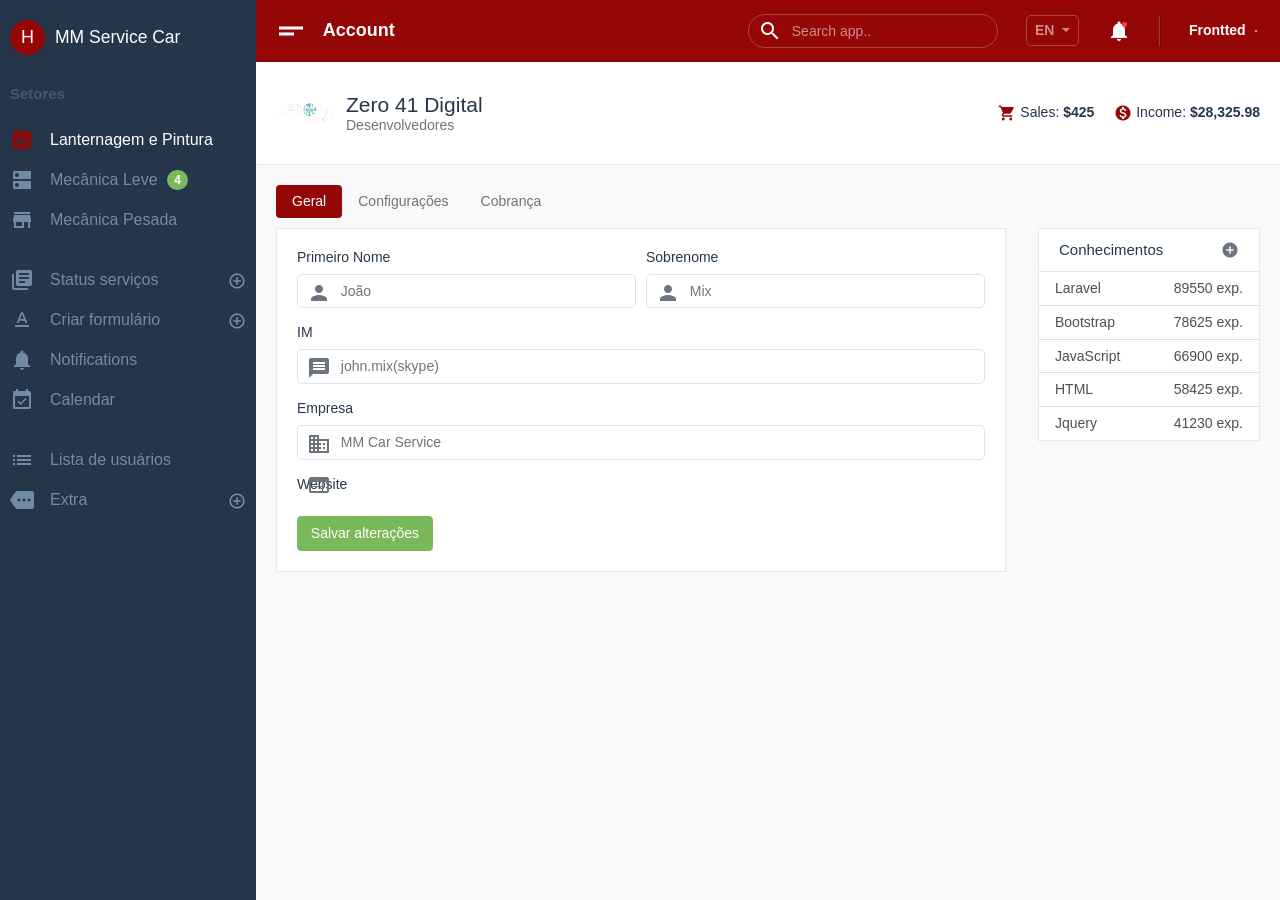
==== commit c9d82ce1: "Update account.html" ====
--- a/account.html
+++ b/account.html
@@ -233,7 +233,7 @@
                             <div class="row">
                                 <div class="col-lg-6">
                                     <div class="media media-user-info align-items-center">
-                                        <img src="assets/images/avatars/person-3.jpg" class="img-fluid rounded-circle mr-2" width="60" alt="">
+                                        <img src="assets/images/avatars/Captura_de_tela_2024-01-16_144622-removebg-preview.png" class="img-fluid rounded-circle mr-2" width="60" alt="">
                                         <div class="media-body lh-1">
                                             <p class="h4 m-0">Zero 41 Digital</p>
                                             <p class="text-muted mb-0">Desenvolvedores</p>
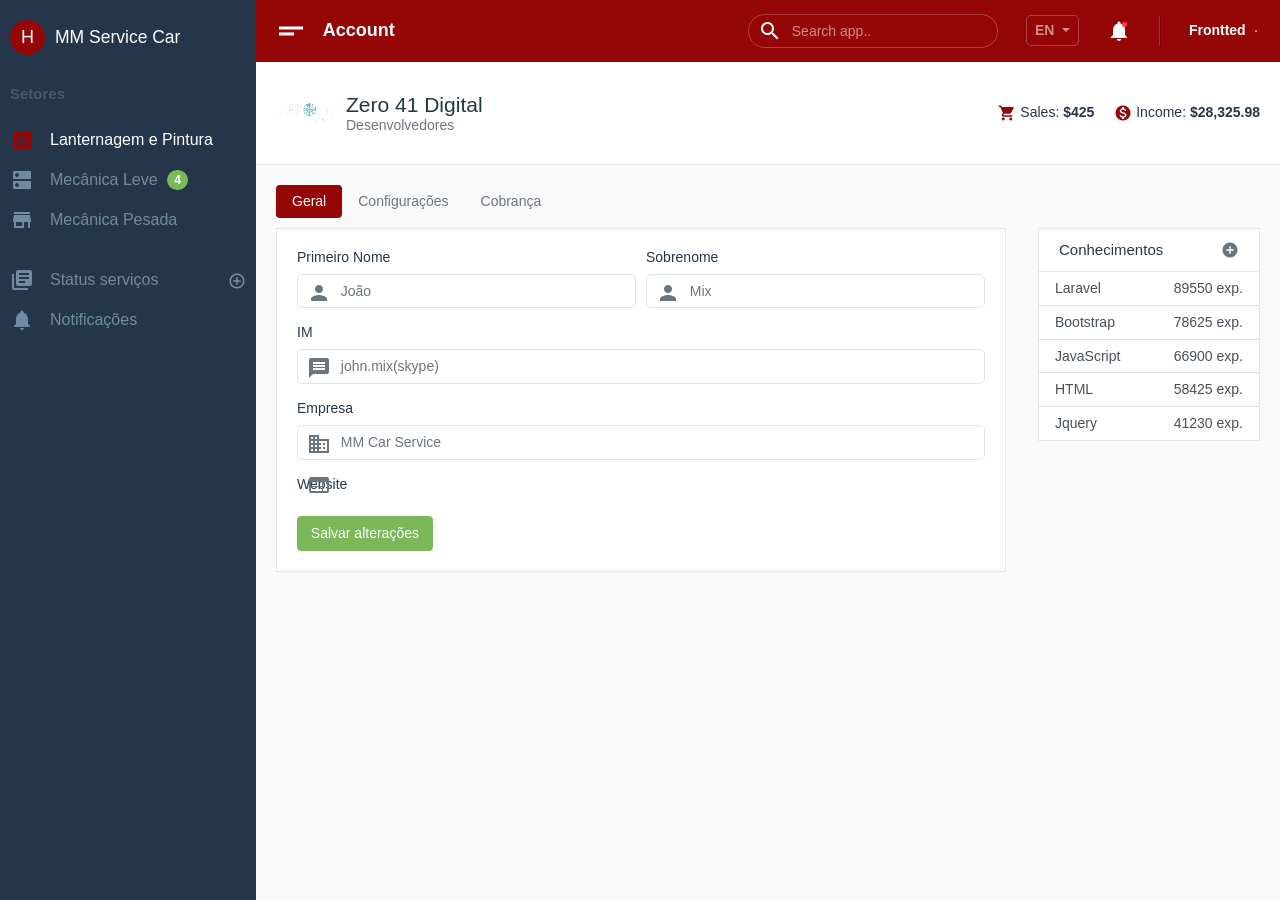
==== commit a319f49f: "Update account.html" ====
--- a/account.html
+++ b/account.html
@@ -645,58 +645,13 @@
                                 </ul>
                             </li>
 
-
-                            <li class="drawer-menu-item drawer-submenu">
-                                <a data-toggle="collapse" data-parent="#componentsMenu" href="#" data-target="#formsMenu" aria-controls="formsMenu" aria-expanded="false" class="collapsed">
-        <i class="material-icons">text_format</i>
-        <span class="drawer-menu-text">Criar formulário</span>
-      </a>
-                                <ul class="collapse " id="formsMenu">
-                                    <li class="drawer-menu-item "><a href="form-controls.html">Form Controls</a></li>
-                                    <li class="drawer-menu-item "><a href="checkboxes-radios.html">Checkboxes &amp; Radios</a></li>
-                                    <li class="drawer-menu-item "><a href="switches-toggles.html">Switches &amp; Toggles</a></li>
-                                    <li class="drawer-menu-item "><a href="form-layout.html">Layout Variations</a></li>
-                                    <li class="drawer-menu-item "><a href="validation.html">Validações</a></li>
-                                    <li class="drawer-menu-item "><a href="custom-forms.html">Custom Forms</a></li>
-                                    <li class="drawer-menu-item "><a href="text-editor.html">Editor de texto</a></li>
-                                    <li class="drawer-menu-item "><a href="datepicker.html">Datepicker</a></li>
-                                </ul>
                             </li>
                             </li>
                             <li class="drawer-menu-item  ">
                                 <a href="ui-notifications.html">
         <i class="material-icons">notifications</i>
-        <span class="drawer-menu-text"> Notifications</span>
+        <span class="drawer-menu-text"> Notificações</span>
       </a>
-                            </li>
-                            <li class="drawer-menu-item  ">
-                                <a href="events-calendar.html">
-        <i class="material-icons">event_available</i>
-        <span class="drawer-menu-text"> Calendar</span>
-      </a>
-                            </li>
-                        </ul>
-                        <ul class="drawer-menu" id="pagesMenu" data-children=".drawer-submenu">
-                            <li class="drawer-menu-item">
-                                <a href="user-list.html">
-        <i class="material-icons">list</i>
-        <span class="drawer-menu-text">Lista de usuários</span>
-      </a>
-                            </li>
-                            <li class="drawer-menu-item drawer-submenu">
-                                <a data-toggle="collapse" data-parent="#pagesMenu" href="#" data-target="#extrasMenu" aria-controls="extrasMenu" aria-expanded="false" class="collapsed">
-        <i class="material-icons">more</i>
-        <span class="drawer-menu-text"> Extra</span>
-      </a>
-                                <ul class="collapse " id="extrasMenu">
-                                    <li class="drawer-menu-item "><a href="shopping-cart.html">Shopping cart</a></li>
-                                    <li class="drawer-menu-item "><a href="product.html">Product</a></li>
-                                    <li class="drawer-menu-item "><a href="property.html">Property</a></li>
-                                    <li class="drawer-menu-item "><a href="project.html">Project</a></li>
-                                    <li class="drawer-menu-item "><a href="project-tasks.html">Project tasks</a></li>
-                                    <li class="drawer-menu-item "><a href="coming-soon.html">Coming soon</a></li>
-                                    <li class="drawer-menu-item "><a href="maintenance.html">Maintenance</a></li>
-                                </ul>
                             </li>
                         </ul>
 
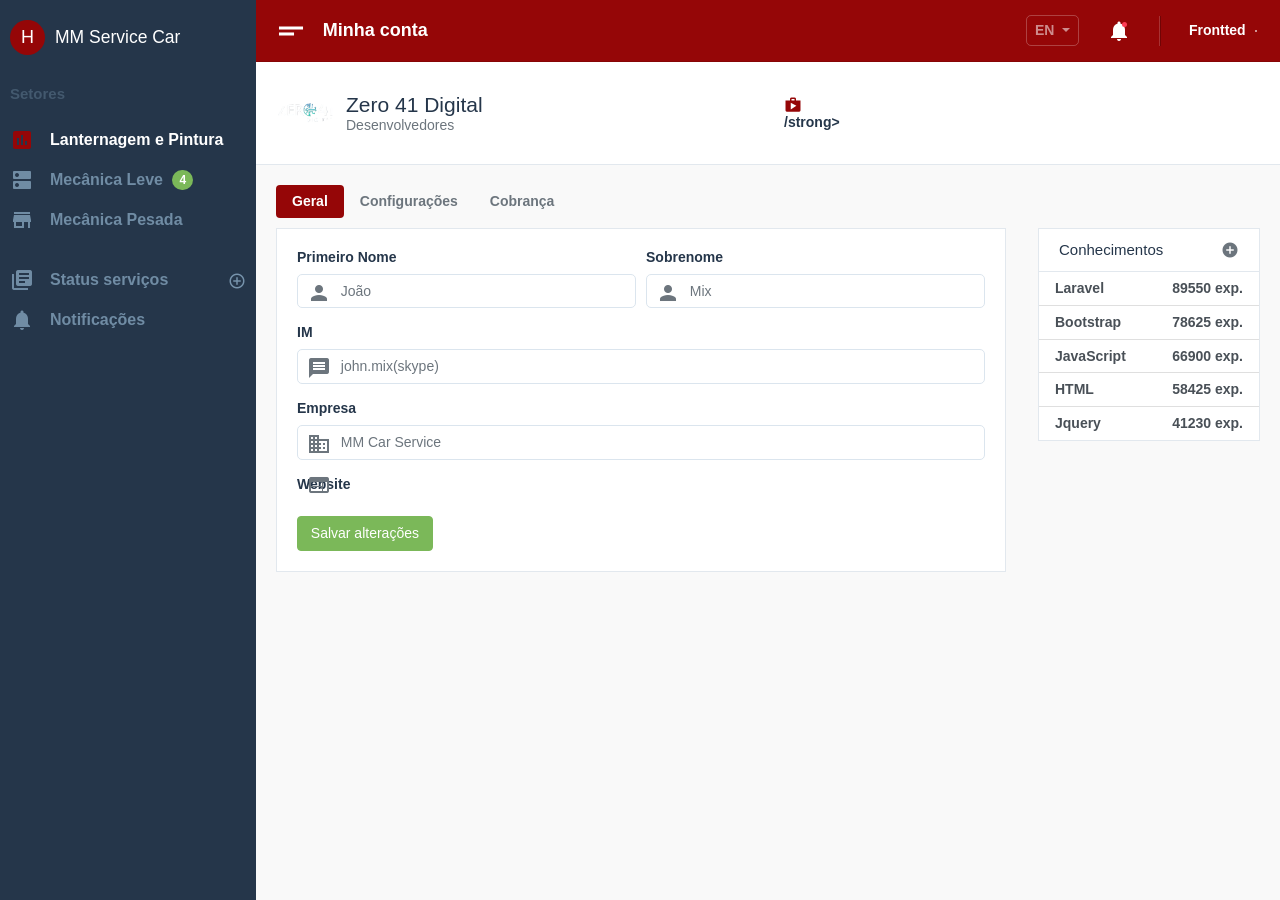
==== commit 3a3d440d: "Update account.html" ====
--- a/account.html
+++ b/account.html
@@ -33,7 +33,7 @@
                             <button class="btn btn-link text-white pl-0" type="button" data-toggle="sidebar">
     <i class="material-icons align-middle md-36">short_text</i>
   </button>
-                            <div class="page-title m-0">Account</div>
+                            <div class="page-title m-0">Minha conta</div>
 
                             <div class="collapse navbar-collapse" id="mainNavbar">
                                 <ul class="navbar-nav ml-auto align-items-center">
@@ -41,9 +41,9 @@
                                         <div class="form-group m-0">
                                             <div class="input-group input-group--inline">
                                                 <div class="input-group-addon">
-                                                    <i class="material-icons">search</i>
-                                                </div>
-                                                <input type="text" class="form-control" name="search" placeholder="Search app..">
+                                                 
+                                                </div>
+                                              
                                             </div>
                                         </div>
                                     </li>
@@ -242,10 +242,10 @@
                                 </div>
                                 <div class="col-lg-6 d-md-flex align-items-center justify-content-end">
                                     <p class="mb-0 mr-3">
-                                        <i class="material-icons md-18 align-middle text-primary">shopping_cart</i> Sales: <strong>$425</strong>
+                                        <i class="material-icons md-18 align-middle text-primary">shopping_car</i> <strong>/strong>
                                     </p>
                                     <p class="mb-0">
-                                        <i class="material-icons md-18 align-middle text-primary">monetization_on</i> Income: <strong>$28,325.98</strong>
+                                        <i class="material-icons md-18 align-middle text-primary">monetization_n</i><strong></strong>
                                     </p>
                                 </div>
                             </div>
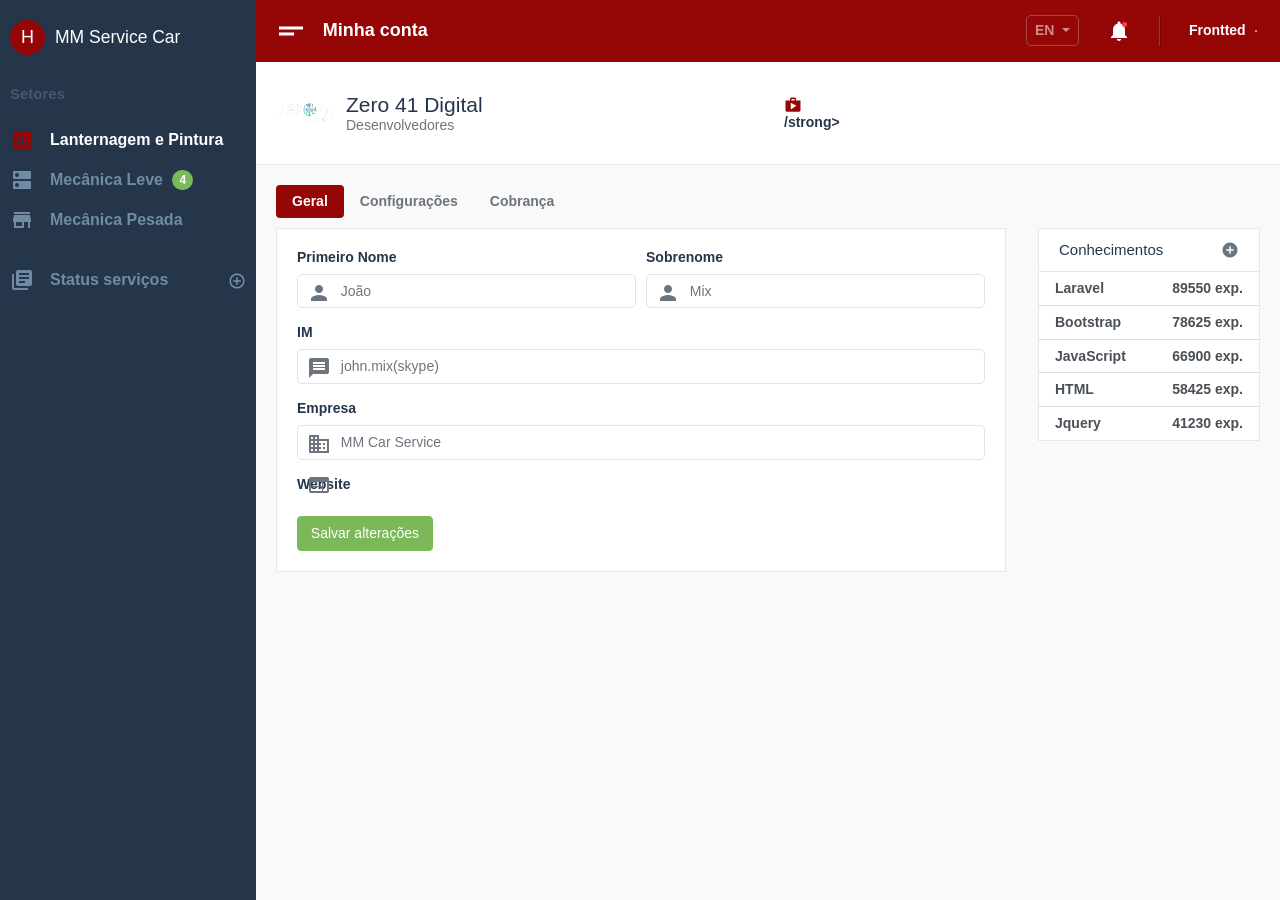
==== commit 751f7d5b: "Update account.html" ====
--- a/account.html
+++ b/account.html
@@ -398,14 +398,14 @@
                                                     <label for="user_password_confirmation">Confirme sua nova senha</label><br>
                                                     <input class="form-control" type="password" name="user[password_confirmation]" id="user_password_confirmation">
                                                 </div>
-                                                <button type="submit" class="btn btn-success">Change Password</button>
+                                                <button type="submit" class="btn btn-success">Mudar senha</button>
                                             </div>
                                         </div>
                                     </div>
                                     <div class="col-lg-3">
                                         <div class="card">
                                             <div class="card-header">
-                                                <h4 class="card-title">Connect Accounts</h4>
+                                                <h4 class="card-title">Conectar sua conta</h4>
                                             </div>
                                             <div class="card-body text-center">
                                                 <svg viewBox="0 0 16 16" width="20%" style="fill: #3b5998;" xmlns="http://www.w3.org/2000/svg" clip-rule="evenodd" stroke-linejoin="round" stroke-miterlimit="1.414"><path d="M15.117 0H.883C.395 0 0 .395 0 .883v14.234c0 .488.395.883.883.883h7.663V9.804H6.46V7.39h2.086V5.607c0-2.066 1.262-3.19 3.106-3.19.883 0 1.642.064 1.863.094v2.16h-1.28c-1 0-1.195.48-1.195 1.18v1.54h2.39l-.31 2.42h-2.08V16h4.077c.488 0 .883-.395.883-.883V.883C16 .395 15.605 0 15.117 0" /></svg>
@@ -434,7 +434,7 @@
                                                 <form>
                                                     <div class="form-row">
                                                         <div class="form-group col-lg-6">
-                                                            <label>First Name</label>
+                                                            <label>Primeiro nome</label>
                                                             <div class="input-group input-group--inline">
                                                                 <div class="input-group-addon">
                                                                     <i class="material-icons">person</i>
@@ -443,7 +443,7 @@
                                                             </div>
                                                         </div>
                                                         <div class="form-group col-lg-6">
-                                                            <label>Last Name</label>
+                                                            <label>Sobrenome</label>
                                                             <div class="input-group input-group--inline">
                                                                 <div class="input-group-addon">
                                                                     <i class="material-icons">person</i>
@@ -454,7 +454,7 @@
                                                     </div>
                                                     <div class="form-row">
                                                         <div class="form-group col-lg-6">
-                                                            <label>Address</label>
+                                                            <label>Endereçi</label>
                                                             <div class="input-group input-group--inline">
                                                                 <div class="input-group-addon">
                                                                     <i class="material-icons">streetview</i>
@@ -473,7 +473,7 @@
                                                         </div>
                                                     </div>
                                                     <div class="form-group">
-                                                        <label>Phone Number</label>
+                                                        <label>Número de telefone</label>
                                                         <div class="input-group input-group--inline">
                                                             <div class="input-group-addon">
                                                                 <i class="material-icons">phone</i>
@@ -647,11 +647,6 @@
 
                             </li>
                             </li>
-                            <li class="drawer-menu-item  ">
-                                <a href="ui-notifications.html">
-        <i class="material-icons">notifications</i>
-        <span class="drawer-menu-text"> Notificações</span>
-      </a>
                             </li>
                         </ul>
 
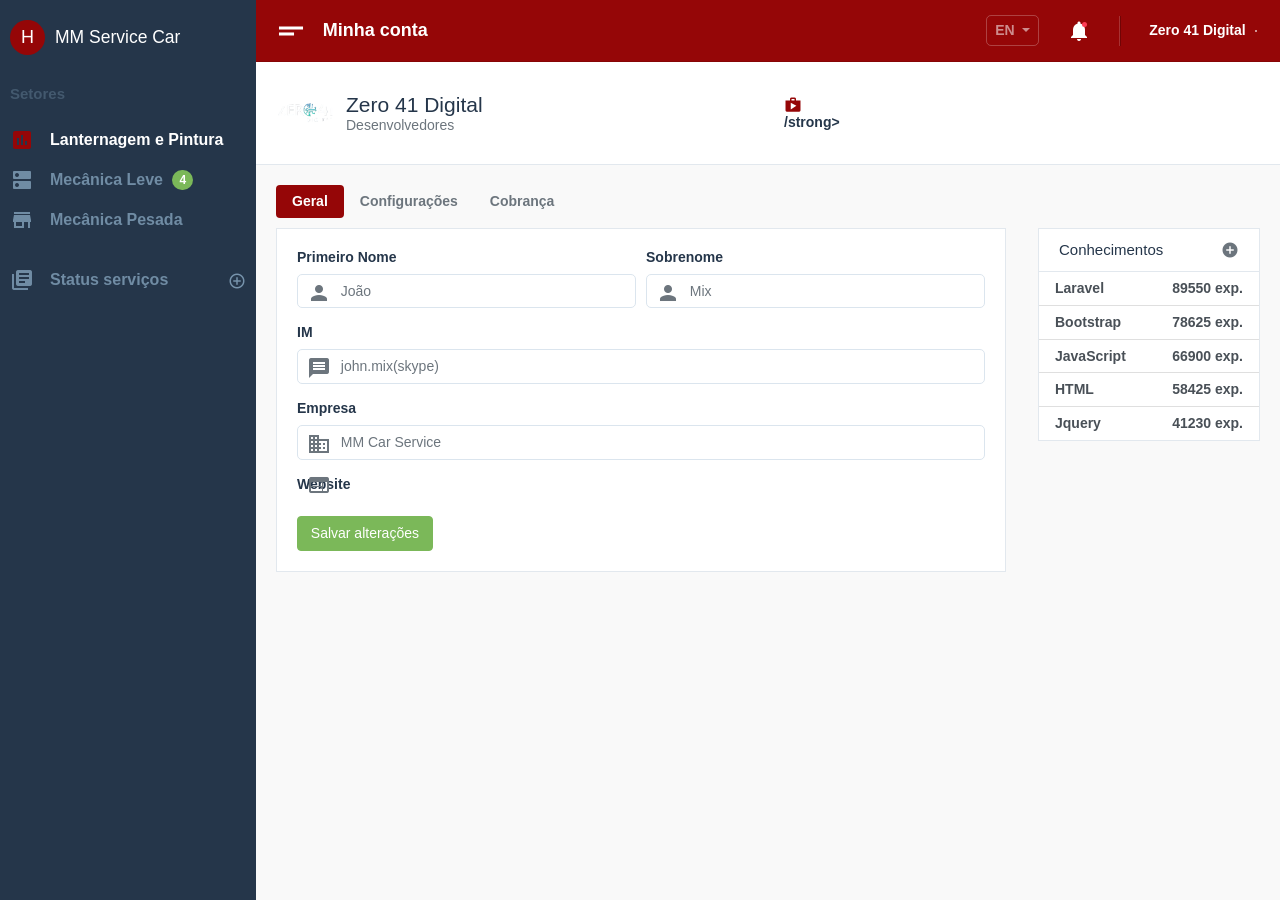
==== commit 52e8c590: "Update account.html" ====
--- a/account.html
+++ b/account.html
@@ -214,7 +214,7 @@
                                     <li class="nav-item nav-divider">
                                         <li class="nav-item">
                                             <a href="#" class="nav-link dropdown-toggle dropdown-clear-caret" data-toggle="sidebar" data-target="#user-drawer">
-          Frontted
+          Zero 41 Digital
           <img src="https://pbs.twimg.com/profile_images/928893978266697728/3enwe0fO_400x400.jpg" class="img-fluid rounded-circle ml-1" width="35"
             alt="">
         </a>
@@ -665,19 +665,9 @@
                             <div class="media align-items-center">
                                 <img src="https://pbs.twimg.com/profile_images/928893978266697728/3enwe0fO_400x400.jpg" class="img-fluid rounded-circle mr-2" width="35" alt="">
                                 <div class="media-body">
-                                    <a href="#" class="h5 m-0">Frontted</a>
-                                    <div>Account Manager</div>
+                                    <a href="#" class="h5 m-0">Zero 41 Digital</a>
+                                    <div>Desenvolvedores</div>
                                 </div>
-                            </div>
-                        </div>
-                        <div class="drawer-spacer bg-body-bg">
-                            <div class="d-flex justify-content-between mb-2">
-                                <p class="h6 text-gray m-0"><i class="material-icons align-middle md-18 text-primary">monetization_on</i> Balance</p>
-                                <span>$21,011</span>
-                            </div>
-                            <div class="d-flex justify-content-between">
-                                <p class="h6 text-gray m-0"><i class="material-icons align-middle md-18 text-primary">shopping_cart</i> Sales</p>
-                                <span>142</span>
                             </div>
                         </div>
                         <!-- MENU -->
@@ -685,19 +675,19 @@
                             <li class="drawer-menu-item">
                                 <a href="account.html">
         <i class="material-icons">lock</i>
-        <span class="drawer-menu-text"> Account</span>
+        <span class="drawer-menu-text"> Conta</span>
       </a>
                             </li>
                             <li class="drawer-menu-item">
                                 <a href="profile.html">
-        <i class="material-icons">account_circle</i>
-        <span class="drawer-menu-text"> Profile</span>
+        <i class="material-icons">account_circl</i>
+        
       </a>
                             </li>
                             <li class="drawer-menu-item">
                                 <a href="login.html">
         <i class="material-icons">exit_to_app</i>
-        <span class="drawer-menu-text"> Logout</span>
+        <span class="drawer-menu-text"> Sair</span>
       </a>
                             </li>
                         </ul>
